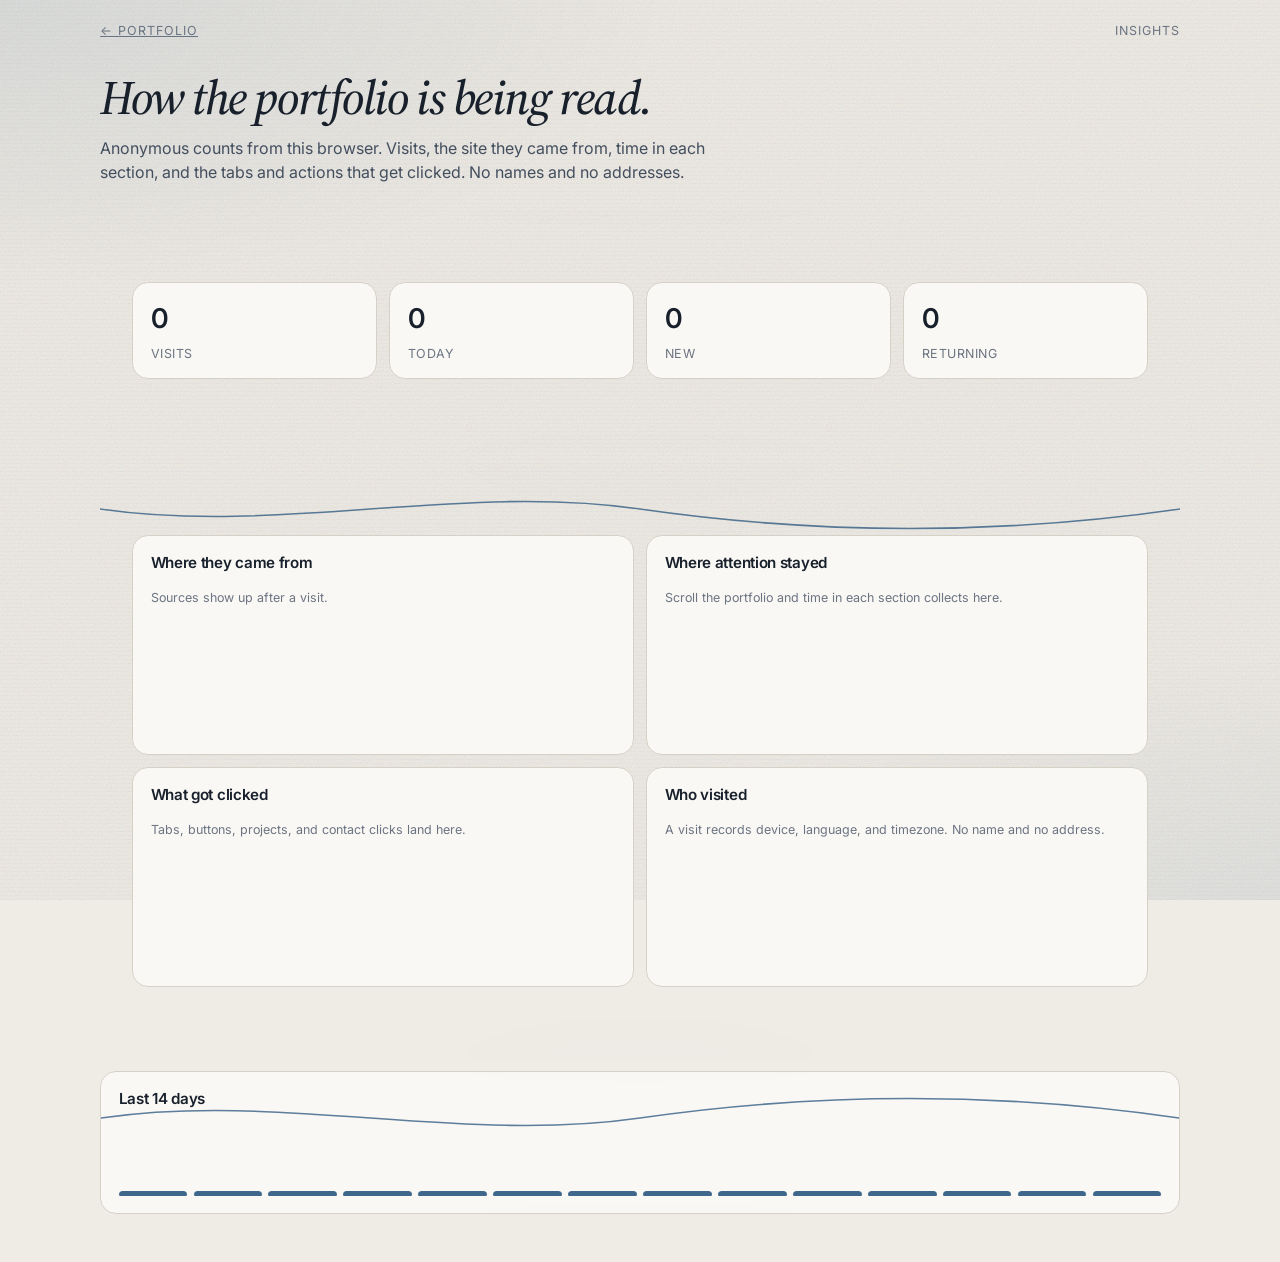
==== insights.html @ c16aac21 "Add a quiet Insights page for anonymous visits, sources, and attention. Co-authored-by: Cursor <curs" ====
<!DOCTYPE html>
<html lang="en">
<head>
  <meta charset="UTF-8">
  <meta name="viewport" content="width=device-width, initial-scale=1.0">
  <meta name="robots" content="noindex">
  <script>
    (function () {
      try {
        var theme = localStorage.getItem('kb-theme');
        if (theme === 'dark' || theme === 'light') {
          document.documentElement.setAttribute('data-theme', theme);
        }
      } catch (e) {}
    })();
  </script>
  <title>Insights · Kritika Berry</title>
  <link rel="icon" href="favicon.svg" type="image/svg+xml">
  <link rel="stylesheet" href="styles.css?v=20261118a">
  <link rel="preconnect" href="https://fonts.googleapis.com">
  <link rel="preconnect" href="https://fonts.gstatic.com" crossorigin>
  <link href="https://fonts.googleapis.com/css2?family=Inter:wght@400;500;600&family=Source+Serif+4:ital,opsz,wght@1,8..60,500&display=swap" rel="stylesheet">
</head>
<body class="insights-page">
  <header class="insights-top">
    <a class="insights-back" href="index.html">← Portfolio</a>
    <p class="insights-mark">Insights</p>
  </header>
  <main class="insights-main">
    <div class="insights-intro">
      <h1>How the portfolio is being read.</h1>
      <p>Anonymous counts from this browser. Visits, the site they came from, time in each section, and the tabs and actions that get clicked. No names and no addresses.</p>
    </div>
    <div id="insights"></div>
  </main>
  <script src="analytics.js?v=20261118b" defer></script>
</body>
</html>
---- styles.css ----
/* Reset & Base */
* {
  margin: 0;
  padding: 0;
  box-sizing: border-box;
}

:root {
  --color-bg: #EFECE6;
  --color-surface: #FAF8F4;
  --color-surface-elevated: #E3DFD7;
  --color-text-primary: #18202C;
  --color-text-secondary: #434E5E;
  --color-text-tertiary: #6B7482;
  --color-accent: #1F4E79;
  --color-accent-hover: #173B5C;
  --color-on-accent: #FAF8F4;
  --color-border: #D6D1C7;
  --gradient-accent: #18202C;
  --accent-rgb: 31, 78, 121;
  --accent-soft-rgb: 74, 118, 158;
  --ink-rgb: 24, 32, 44;
  --nav-bg: rgba(239, 236, 230, 0.9);
  --glass: rgba(250, 248, 244, 0.94);
  --orb-bg: rgba(250, 248, 244, 0.96);
  --label-bg: #18202C;
  --label-text: #FAF8F4;
  --grain-opacity: 0.2;
  --grain-blend: multiply;
  color-scheme: light;
  --font-primary: 'Source Serif 4', Georgia, 'Times New Roman', serif;
  --font-display: 'Source Serif 4', Georgia, 'Times New Roman', serif;
  --font-serif: 'Source Serif 4', Georgia, 'Times New Roman', serif;
  --font-ui: 'Inter', -apple-system, BlinkMacSystemFont, sans-serif;
  --transition: all 0.3s cubic-bezier(0.4, 0, 0.2, 1);
  --radius: 4px;
  --spacing: 1rem;
  --flow: 0;
}

[data-theme="dark"] {
  --color-bg: #11151B;
  --color-surface: #181E27;
  --color-surface-elevated: #222A36;
  --color-text-primary: #EDEBE6;
  --color-text-secondary: #B4BAC4;
  --color-text-tertiary: #87909E;
  --color-accent: #7EB3E0;
  --color-accent-hover: #9BC6EA;
  --color-on-accent: #11151B;
  --color-border: #2B3442;
  --gradient-accent: #EDEBE6;
  --accent-rgb: 126, 179, 224;
  --accent-soft-rgb: 92, 140, 186;
  --ink-rgb: 0, 0, 0;
  --nav-bg: rgba(17, 21, 27, 0.92);
  --glass: rgba(24, 30, 39, 0.94);
  --orb-bg: rgba(34, 42, 54, 0.96);
  --label-bg: #EDEBE6;
  --label-text: #11151B;
  --grain-opacity: 0.2;
  --grain-blend: overlay;
  color-scheme: dark;
}

html {
  scroll-behavior: smooth;
}

body {
  font-family: var(--font-primary);
  font-style: italic;
  background: var(--color-bg);
  color: var(--color-text-primary);
  line-height: 1.7;
  overflow-x: hidden;
  -webkit-font-smoothing: antialiased;
  -moz-osx-font-smoothing: grayscale;
  position: relative;
  min-height: 100vh;
}

body::before {
  content: '';
  position: fixed;
  inset: 0;
  pointer-events: none;
  z-index: -2;
  opacity: var(--grain-opacity);
  mix-blend-mode: var(--grain-blend);
  background-image: url("data:image/svg+xml,%3Csvg xmlns='http://www.w3.org/2000/svg' width='180' height='180'%3E%3Cfilter id='n'%3E%3CfeTurbulence type='fractalNoise' baseFrequency='0.85' numOctaves='4' stitchTiles='stitch'/%3E%3C/filter%3E%3Crect width='100%25' height='100%25' filter='url(%23n)'/%3E%3C/svg%3E");
  background-size: 180px 180px;
}

body::after {
  content: '';
  position: fixed;
  inset: 0;
  pointer-events: none;
  z-index: -1;
  background-image:
    radial-gradient(ellipse 90% 55% at 0% 0%, rgba(var(--accent-rgb), 0.09), transparent 58%),
    radial-gradient(ellipse 70% 45% at 100% 100%, rgba(var(--accent-soft-rgb), 0.08), transparent 60%),
    repeating-linear-gradient(0deg, rgba(var(--ink-rgb), 0.015) 0 1px, transparent 1px 4px);
}

body > * {
  position: relative;
  z-index: 1;
}

/* Ensure all sections are below dialog */
section {
  z-index: 1;
  position: relative;
}

/* Navigation */
.nav {
  position: fixed;
  top: 0;
  left: 0;
  right: 0;
  z-index: 100;
  background: var(--nav-bg);
  backdrop-filter: blur(20px);
  border-bottom: 1px solid var(--color-border);
  box-shadow: 0 1px 3px rgba(0, 0, 0, 0.05);
}

.nav-container {
  max-width: 1200px;
  margin: 0 auto;
  padding: 1.15rem 2rem;
  display: grid;
  grid-template-columns: 1fr auto 1fr;
  align-items: center;
}

.nav-end {
  justify-self: end;
  display: flex;
  align-items: center;
  gap: 0.35rem;
}

.theme-toggle {
  width: 34px;
  height: 34px;
  border-radius: 999px;
  border: 1px solid var(--color-border);
  background: var(--color-surface);
  color: var(--color-text-secondary);
  display: grid;
  place-items: center;
  padding: 0;
  cursor: pointer;
  transition: var(--transition);
}

.theme-toggle svg {
  width: 16px;
  height: 16px;
  display: block;
}

.theme-toggle .icon-sun {
  display: none;
}

[data-theme="dark"] .theme-toggle .icon-moon {
  display: none;
}

[data-theme="dark"] .theme-toggle .icon-sun {
  display: block;
}

.theme-toggle:hover {
  color: var(--color-text-primary);
  border-color: var(--color-accent);
}

.theme-toggle:focus-visible {
  outline: 2px solid var(--color-accent);
  outline-offset: 2px;
}

.nav-logo {
  font-family: var(--font-ui);
  font-style: normal;
  font-size: 0.95rem;
  font-weight: 600;
  letter-spacing: 0.08em;
  color: var(--color-text-primary);
}

.nav-links {
  display: flex;
  gap: 2rem;
  list-style: none;
}

.nav-link {
  color: var(--color-text-secondary);
  text-decoration: none;
  font-family: var(--font-ui);
  font-style: normal;
  font-weight: 500;
  font-size: 0.84rem;
  transition: var(--transition);
  position: relative;
}

.nav-link::after {
  content: '';
  position: absolute;
  bottom: -5px;
  left: 0;
  width: 0;
  height: 2px;
  background: var(--color-accent);
  transition: var(--transition);
}

.nav-link:hover,
.nav-link.active {
  color: var(--color-text-primary);
}

.nav-link:hover::after,
.nav-link.active::after {
  width: 100%;
}

.nav-toggle {
  display: none;
  flex-direction: column;
  gap: 4px;
  background: none;
  border: none;
  cursor: pointer;
  padding: 0.5rem;
}

.nav-toggle span {
  width: 24px;
  height: 2px;
  background: var(--color-text-primary);
  transition: var(--transition);
  border-radius: 2px;
}

/* Hero Section */
.hero {
  display: flex;
  flex-direction: column;
  align-items: center;
  justify-content: center;
  padding: 8.25rem 2.5rem 2.75rem;
  position: relative;
  overflow: hidden;
  background: transparent;
}

.hero-container {
  max-width: 1200px;
  width: 100%;
  display: grid;
  grid-template-columns: 1.05fr 0.95fr;
  gap: 3rem;
  align-items: center;
  position: relative;
  z-index: 2;
}

.hero-eyebrow {
  display: inline-flex;
  align-items: center;
  gap: 0.5rem;
  font-family: var(--font-ui);
  font-style: normal;
  font-size: 0.8rem;
  font-weight: 500;
  letter-spacing: 0.01em;
  color: var(--color-text-secondary);
  border: 1px solid var(--color-border);
  background: var(--color-surface);
  border-radius: 999px;
  padding: 0.35rem 0.8rem;
  margin-bottom: 1.25rem;
}

.status-dot {
  width: 8px;
  height: 8px;
  border-radius: 50%;
  background: var(--color-accent);
  flex-shrink: 0;
}

.btn-ghost {
  background: transparent;
  color: var(--color-text-secondary);
  border: 1px solid transparent;
}

.btn-ghost:hover {
  color: var(--color-text-primary);
  border-color: var(--color-border);
  background: var(--color-surface);
}

.hero-proof {
  display: grid;
  grid-template-columns: repeat(3, auto);
  gap: 1rem 1.5rem;
  margin-top: 2.25rem;
  padding-top: 1.5rem;
  border-top: 1px solid var(--color-border);
  max-width: 34rem;
}

.hero-proof dt {
  font-family: var(--font-display);
  font-style: italic;
  font-size: 1.6rem;
  font-weight: 600;
  line-height: 1;
  color: var(--color-text-primary);
}

.hero-proof dd {
  font-family: var(--font-ui);
  font-style: normal;
  font-size: 0.72rem;
  line-height: 1.35;
  color: var(--color-text-tertiary);
  margin-top: 0.35rem;
  max-width: 7.5rem;
}

.hero-gear-embed {
  width: min(460px, 100%);
  margin: 0 auto;
  display: flex;
  justify-content: center;
  align-items: center;
}

.hero-gear-embed .orbit-system,
.hero-gear-embed .orbit-system--rich {
  --orbit-size: 440px;
}

.hero-gear-embed .orbit-stage {
  --outer-r: 174px;
  --mid-r: 122px;
  --inner-r: 74px;
  --orb: 42px;
}

.hero-gear-embed .avatar-container,
.hero-gear-embed .orbit-system .avatar-container {
  width: 96px;
  height: 96px;
}

.hero-gear-embed .orbit-system .avatar-placeholder {
  width: 78px;
  height: 78px;
  box-shadow:
    inset 0 2px 6px rgba(var(--ink-rgb), 0.14),
    0 1px 0 rgba(255, 255, 255, 0.45);
}

.gear-well {
  position: absolute;
  inset: 8px;
  border-radius: 50%;
  background: radial-gradient(
    circle at center,
    color-mix(in srgb, var(--color-surface-elevated) 55%, var(--color-bg)) 0%,
    color-mix(in srgb, var(--color-bg) 82%, var(--color-surface-elevated)) 62%,
    color-mix(in srgb, var(--color-surface-elevated) 70%, var(--color-bg)) 100%
  );
  border: 1px solid color-mix(in srgb, var(--color-border) 85%, transparent);
  box-shadow:
    inset 0 6px 18px rgba(var(--ink-rgb), 0.11),
    inset 0 -3px 10px rgba(255, 255, 255, 0.35),
    0 1px 0 rgba(255, 255, 255, 0.4);
  pointer-events: none;
  z-index: 0;
}

[data-theme="dark"] .gear-well {
  box-shadow:
    inset 0 8px 22px rgba(0, 0, 0, 0.55),
    inset 0 -2px 8px rgba(255, 255, 255, 0.04),
    0 1px 0 rgba(255, 255, 255, 0.05);
}

.gear-rings {
  position: absolute;
  inset: 0;
  width: 100%;
  height: 100%;
  z-index: 1;
  pointer-events: none;
}

.gear-wheel {
  transform-origin: 220px 220px;
}

.gear-wheel--outer {
  animation: orbit-spin 56s linear infinite;
}

.gear-wheel--mid {
  animation: orbit-spin 44s linear infinite reverse;
}

.gear-wheel--inner {
  animation: orbit-spin 34s linear infinite;
}

.gear-teeth {
  stroke: color-mix(in srgb, var(--color-accent) 26%, var(--color-border));
}

.gear-teeth--outer {
  stroke-width: 11;
}

.gear-teeth--mid {
  stroke-width: 8;
  stroke: color-mix(in srgb, var(--color-accent) 20%, var(--color-border));
}

.gear-teeth--inner {
  stroke-width: 7;
  stroke: color-mix(in srgb, var(--color-accent) 32%, var(--color-border));
}

.gear-rim {
  stroke: color-mix(in srgb, var(--color-accent) 30%, var(--color-border));
  stroke-width: 1.5;
}

.hero-trust {
  max-width: 1200px;
  width: 100%;
  margin-top: 2.75rem;
  padding-top: 1.25rem;
  border-top: 1px solid var(--color-border);
  display: flex;
  flex-wrap: wrap;
  justify-content: center;
  gap: 0.5rem 0.9rem;
  font-family: var(--font-ui);
  font-style: normal;
  font-size: 0.78rem;
  font-weight: 500;
  letter-spacing: 0.01em;
  color: var(--color-text-tertiary);
  text-align: center;
}

.hero-content {
  animation: fadeInUp 0.8s ease-out;
}

@keyframes fadeInUp {
  from {
    opacity: 0;
    transform: translateY(30px);
  }
  to {
    opacity: 1;
    transform: translateY(0);
  }
}

.hero-greeting {
  color: var(--color-text-secondary);
  font-size: 1.1rem;
  margin-bottom: 1rem;
  font-weight: 500;
}

.hero-name {
  font-family: var(--font-display);
  font-style: italic;
  font-size: clamp(2.8rem, 5.4vw, 4.4rem);
  font-weight: 600;
  letter-spacing: -0.03em;
  line-height: 1.02;
  margin-bottom: 0.85rem;
}

.name-first {
  display: block;
  color: var(--color-text-primary);
  width: 100%;
}

.name-last {
  display: flex;
  flex-direction: column;
  align-items: flex-start;
  gap: 0.4rem;
  color: var(--color-text-primary);
}

.name-glitch-filter {
  position: absolute;
  width: 0;
  height: 0;
  overflow: hidden;
}

.name-word {
  display: inline-block;
}

html.name-boot .name-word {
  animation: name-boot 2.8s cubic-bezier(0.22, 0.8, 0.2, 1) both;
  filter: url(#kb-name-glitch);
}

html.name-boot .role-inline {
  opacity: 0;
}

@keyframes name-boot {
  0% {
    opacity: 0;
    clip-path: inset(46% 0 48% 0);
    transform: translateX(0.35%);
    text-shadow:
      0.07em 0 0 rgba(var(--accent-rgb), 0.4),
      -0.05em 0 0 rgba(var(--ink-rgb), 0.16);
  }
  30% {
    opacity: 1;
    clip-path: inset(6% 0 8% 0);
    transform: translateX(-0.18%);
    text-shadow:
      0.045em 0 0 rgba(var(--accent-rgb), 0.28),
      -0.03em 0 0 rgba(var(--ink-rgb), 0.1);
  }
  55% {
    opacity: 1;
    clip-path: inset(0 0 0 0);
    transform: translateX(0.08%);
    text-shadow:
      0.02em 0 0 rgba(var(--accent-rgb), 0.16),
      -0.015em 0 0 rgba(var(--ink-rgb), 0.06);
  }
  72% {
    clip-path: inset(10% 0 14% 0);
    transform: translateX(-0.06%);
  }
  100% {
    opacity: 1;
    clip-path: inset(0 0 0 0);
    transform: none;
    text-shadow: none;
  }
}

.hero-title {
  font-size: 1.5rem;
  color: var(--color-text-secondary);
  margin-bottom: 2rem;
  font-weight: 400;
  line-height: 1.8;
}

/* Inline Hats Animation - Next to Berry */
.hats-inline {
  display: flex;
  align-items: center;
  margin-left: 0;
}

.hat-wrapper-inline {
  display: none;
}

.hat-inline {
  position: absolute;
  font-size: 2rem;
  opacity: 0;
  transform: translate(-50%, -50%) translateY(-10px) scale(0.6) rotate(-10deg);
  transition: all 1.2s cubic-bezier(0.16, 1, 0.3, 1);
  pointer-events: none;
  filter: drop-shadow(0 2px 6px rgba(0, 0, 0, 0.08));
  will-change: transform, opacity;
  top: 50%;
  left: 50%;
}

.hat-inline-active {
  opacity: 1 !important;
  transform: translate(-50%, -50%) translateY(0) scale(1) rotate(0deg) !important;
  z-index: 10;
}

.hat-inline:not(.hat-inline-active) {
  animation: none;
}

.role-inline {
  display: inline-flex;
  align-items: baseline;
  gap: 0.45rem;
  max-width: 100%;
  min-height: 1.4rem;
  margin: 0 0 1.35rem;
  font-family: 'Pixelify Sans', ui-monospace, monospace;
  font-style: italic;
  font-weight: 500;
  font-size: 1.15rem;
  line-height: 1.2;
  color: var(--color-accent);
  -webkit-font-smoothing: none;
  -moz-osx-font-smoothing: grayscale;
}

.role-prompt {
  flex-shrink: 0;
}

.current-role-inline {
  font-family: inherit;
  font-style: italic;
  font-size: inherit;
  font-weight: inherit;
  color: inherit;
  letter-spacing: 0.01em;
  white-space: normal;
}

.current-role-inline::after {
  content: '';
  display: inline-block;
  width: 0.42em;
  height: 0.82em;
  margin-left: 0.12em;
  background: currentColor;
  vertical-align: -0.06em;
  animation: role-caret 1.05s steps(1) infinite;
}

@keyframes role-caret {
  0%, 48% { opacity: 1; }
  49%, 100% { opacity: 0; }
}

.title-line {
  display: inline-block;
  margin: 0 0.5rem;
}

.title-separator {
  color: var(--color-text-tertiary);
  margin: 0 0.5rem;
}

.hero-description {
  font-size: 1.15rem;
  color: var(--color-text-secondary);
  line-height: 1.6;
  max-width: 28rem;
  margin-bottom: 1.85rem;
}

.hero-invite {
  font-family: var(--font-serif);
  font-style: italic;
  font-weight: 400;
  font-size: 1.2rem;
  line-height: 1.45;
  color: var(--color-text-primary);
  max-width: 32rem;
  min-height: 2.6em;
  margin: 0 0 2.15rem;
}

@property --push {
  syntax: '<number>';
  inherits: true;
  initial-value: 0;
}

.line-push {
  --push: 0;
  position: relative;
  display: flex;
  align-items: center;
}

.line-push[data-push="inview"] {
  transition: --push 1.2s cubic-bezier(0.22, 1, 0.36, 1);
}

.line-push.is-visible {
  --push: 1;
}

.line-push-guide {
  position: absolute;
  left: 0;
  top: 50%;
  width: 54px;
  height: 66px;
  color: var(--color-accent);
  pointer-events: none;
  z-index: 1;
  transform: translate3d(calc((var(--push) * 8px) - 30px), -52%, 0);
  opacity: clamp(0, var(--push) * 1.35, 1);
  filter: drop-shadow(0 1px 0 rgba(var(--ink-rgb), 0.12));
}

.guide-svg {
  width: 100%;
  height: 100%;
  overflow: visible;
}

.guide-svg * {
  stroke: currentColor;
  stroke-width: 2.55;
  stroke-linecap: round;
  stroke-linejoin: round;
  fill: none;
}

.guide-head {
  fill: currentColor;
  stroke: none;
}

.guide-hand {
  fill: currentColor;
  stroke: none;
}

.guide-leg {
  transform-box: fill-box;
  transform-origin: top center;
}

.line-push.is-walking .guide-leg-a {
  animation: guide-stride-a 0.58s ease-in-out infinite;
}

.line-push.is-walking .guide-leg-b {
  animation: guide-stride-b 0.58s ease-in-out infinite;
}

.line-push.is-walking .guide-arm-push {
  animation: guide-push-arm 0.58s ease-in-out infinite;
}

@keyframes guide-stride-a {
  0%, 100% { transform: rotate(24deg); }
  50% { transform: rotate(-26deg); }
}

@keyframes guide-stride-b {
  0%, 100% { transform: rotate(-24deg); }
  50% { transform: rotate(26deg); }
}

@keyframes guide-push-arm {
  0%, 100% { transform: rotate(-8deg); }
  50% { transform: rotate(10deg); }
}

.guide-arm-push {
  transform-box: fill-box;
  transform-origin: left center;
}

.line-push-text {
  display: block;
  padding-left: calc(var(--push) * 3.35rem);
  transform: translate3d(calc((1 - var(--push)) * -16px), 0, 0);
  opacity: calc(var(--push) * var(--push));
}

.hero-invite .line-push-text,
.journey-lead .line-push-text,
.journey-close .line-push-text,
.resume-note-text .line-push-text {
  white-space: nowrap;
  clip-path: inset(0 calc((1 - var(--push)) * 100%) 0 0);
}

.hero-invite.is-visible .line-push-text,
.journey-lead.is-visible .line-push-text,
.journey-close.is-visible .line-push-text,
.resume-note-text.is-visible .line-push-text {
  white-space: normal;
  clip-path: none;
}

.hero-actions {
  display: flex;
  gap: 1rem;
  flex-wrap: wrap;
}

.btn {
  padding: 0.7rem 1.25rem;
  border-radius: 8px;
  font-family: var(--font-ui);
  font-style: normal;
  font-weight: 500;
  font-size: 0.9rem;
  text-decoration: none;
  transition: var(--transition);
  border: none;
  cursor: pointer;
  display: inline-flex;
  align-items: center;
  gap: 0.5rem;
}

.btn-primary {
  background: var(--gradient-accent);
  color: var(--color-on-accent);
}

.btn-primary:hover {
  transform: translateY(-2px);
  box-shadow: 0 10px 30px rgba(var(--accent-rgb), 0.3);
}

.btn-secondary {
  background: var(--color-surface);
  color: var(--color-text-primary);
  border: 1px solid var(--color-border);
  box-shadow: 0 2px 8px rgba(0, 0, 0, 0.04);
}

.btn-secondary:hover {
  background: var(--color-surface-elevated);
  border-color: var(--color-accent);
  transform: translateY(-2px);
  box-shadow: 0 4px 12px rgba(var(--accent-rgb), 0.15);
}

/* Hero Visual */
.hero-visual {
  position: relative;
  display: flex;
  align-items: center;
  justify-content: center;
  animation: fadeIn 1s ease-out 0.3s both;
  z-index: 1;
}

@keyframes fadeIn {
  from { opacity: 0; }
  to { opacity: 1; }
}

.avatar-container {
  position: relative;
  width: 300px;
  height: 300px;
  display: flex;
  align-items: center;
  justify-content: center;
}

.avatar-ring {
  position: absolute;
  width: 100%;
  height: 100%;
  border: 2px solid var(--color-border);
  border-radius: 50%;
  animation: rotate 20s linear infinite;
}

.avatar-ring.ring-2 {
  width: 120%;
  height: 120%;
  border-color: var(--color-accent);
  opacity: 0.3;
  animation: rotate 15s linear infinite reverse;
}

@keyframes rotate {
  from { transform: rotate(0deg); }
  to { transform: rotate(360deg); }
}

.avatar-placeholder {
  width: 200px;
  height: 200px;
  border-radius: 50%;
  border: 3px solid var(--color-accent);
  display: flex;
  align-items: center;
  justify-content: center;
  font-family: var(--font-display);
  font-size: 4rem;
  font-weight: 700;
  background: var(--gradient-accent);
  color: var(--color-on-accent);
  position: relative;
  z-index: 1;
  box-shadow: 0 10px 40px rgba(var(--accent-rgb), 0.2);
}

.hero-visual {
  min-height: 0;
}

.orbit-system {
  --orbit-size: 380px;
  width: min(var(--orbit-size), 100%);
  aspect-ratio: 1;
  margin: 0 auto;
  position: relative;
  container-type: inline-size;
}

.orbit-stage {
  --outer-r: 152px;
  --inner-r: 0px;
  --orb: 46px;
  width: var(--orbit-size);
  height: var(--orbit-size);
  position: absolute;
  top: 0;
  left: 0;
  display: grid;
  place-items: center;
  transform-origin: top left;
  transform: scale(calc(100cqw / var(--orbit-size)));
}

.orbit-system .avatar-container {
  position: relative;
  z-index: 1;
  width: 210px;
  height: 210px;
  pointer-events: none;
}

.orbit-system .avatar-placeholder {
  width: 132px;
  height: 132px;
  font-size: 2.35rem;
  font-weight: 600;
  border: none;
  box-shadow: none;
}

.avatar-mark {
  background: var(--color-surface);
  color: var(--color-text-primary);
  border: 1.5px solid var(--color-border);
}

.orbit-system .avatar-mark {
  border: 1.5px solid var(--color-border);
}

.laptop-icon {
  width: 54%;
  height: 54%;
}

.orbit-path {
  position: absolute;
  left: 50%;
  top: 50%;
  border-radius: 50%;
  transform: translate(-50%, -50%);
  pointer-events: none;
}

.orbit-path-outer {
  width: calc(var(--outer-r) * 2);
  height: calc(var(--outer-r) * 2);
  border: 1px solid rgba(var(--accent-rgb), 0.28);
}

.orbit-path-mid {
  width: calc(var(--mid-r) * 2);
  height: calc(var(--mid-r) * 2);
  border: 1px dashed rgba(var(--accent-rgb), 0.38);
}

.orbit-path-inner {
  width: calc(var(--inner-r) * 2);
  height: calc(var(--inner-r) * 2);
  border: 1.5px dashed rgba(var(--accent-rgb), 0.55);
}

.orbit {
  position: absolute;
  inset: 0;
  z-index: 3;
  pointer-events: none;
}

.orbit-outer {
  --dur: 56s;
  --radius: var(--outer-r);
  animation: orbit-spin var(--dur) linear infinite;
}

.orbit-mid {
  --dur: 44s;
  --radius: var(--mid-r);
  animation: orbit-spin var(--dur) linear infinite reverse;
}

.orbit-inner {
  --dur: 34s;
  --radius: var(--inner-r);
  animation: orbit-spin var(--dur) linear infinite;
}

.orbit-slot {
  position: absolute;
  left: 50%;
  top: 50%;
  width: 0;
  height: 0;
  transform: rotate(var(--angle)) translateX(var(--radius));
}

.orbit-upright {
  position: absolute;
  left: 0;
  top: 0;
  width: 0;
  height: 0;
}

.orbit-outer .orbit-upright {
  animation: orbit-spin var(--dur) linear infinite reverse;
}

.orbit-mid .orbit-upright {
  animation: orbit-spin var(--dur) linear infinite;
}

.orbit-inner .orbit-upright {
  animation: orbit-spin var(--dur) linear infinite reverse;
}

.skill-orb {
  position: absolute;
  width: var(--orb);
  height: var(--orb);
  left: calc(var(--orb) / -2);
  top: calc(var(--orb) / -2);
  display: flex;
  align-items: center;
  justify-content: center;
  background: var(--orb-bg);
  border-radius: 8px;
  border: 1px solid var(--color-border);
  box-shadow: none;
  transform: rotate(calc(var(--angle) * -1));
  pointer-events: auto;
  cursor: default;
  transition: border-color 0.25s ease, box-shadow 0.25s ease;
}

.skill-orb--sm {
  width: 38px;
  height: 38px;
  left: -19px;
  top: -19px;
}

.skill-orb--sm img {
  width: 22px;
  height: 22px;
}

.skill-orb img {
  width: 28px;
  height: 28px;
  display: block;
  transition: transform 0.25s ease;
}

.skill-orb:hover,
.skill-orb:focus-visible {
  border-color: var(--color-accent-hover);
  box-shadow: 0 10px 26px rgba(var(--accent-rgb), 0.28);
  outline: none;
  z-index: 4;
}

.skill-orb:hover img,
.skill-orb:focus-visible img {
  transform: scale(1.12);
}

.skill-orb-label {
  position: absolute;
  top: calc(100% + 8px);
  left: 50%;
  transform: translateX(-50%);
  background: var(--label-bg);
  color: var(--label-text);
  font-family: var(--font-primary);
  font-size: 0.72rem;
  font-weight: 600;
  letter-spacing: 0.01em;
  padding: 0.22rem 0.5rem;
  border-radius: 999px;
  white-space: nowrap;
  opacity: 0;
  pointer-events: none;
  transition: opacity 0.2s ease;
}

.skill-orb:hover .skill-orb-label,
.skill-orb:focus-visible .skill-orb-label {
  opacity: 1;
}

.orbit-system:hover .orbit,
.orbit-system:hover .orbit-upright,
.orbit-system:hover .gear-wheel {
  animation-play-state: paused;
}

.cursor-wave-canvas {
  position: fixed;
  inset: 0;
  width: 100%;
  height: 100%;
  pointer-events: none;
  z-index: 3;
  opacity: 0.9;
}

@keyframes orbit-spin {
  from { transform: rotate(0deg); }
  to { transform: rotate(360deg); }
}

.scroll-indicator {
  position: absolute;
  bottom: 1.5rem;
  left: 50%;
  transform: translateX(-50%);
  display: flex;
  flex-direction: column;
  align-items: center;
}

.scroll-line {
  width: 2px;
  height: 40px;
  background: var(--color-border);
  position: relative;
  overflow: hidden;
  border-radius: 2px;
}

.scroll-line::after {
  content: '';
  position: absolute;
  top: 0;
  left: 0;
  width: 100%;
  height: 50%;
  background: var(--gradient-accent);
  animation: scroll 2s ease-in-out infinite;
}

@keyframes scroll {
  0% { transform: translateY(-100%); }
  100% { transform: translateY(200%); }
}

/* Sections */
section {
  padding: 4.5rem 2rem;
  position: relative;
  background: transparent;
}

/* Subtle Section Background Textures - Connected */
section {
  position: relative;
  background: transparent;
}

section::before {
  content: '';
  position: absolute;
  top: 0;
  left: 0;
  right: 0;
  bottom: 0;
  background-image: 
    /* Very subtle connecting gradient - flows between sections */
    radial-gradient(ellipse 100% 70% at 50% 0%, rgba(var(--accent-rgb), 0.008) 0%, transparent 65%),
    radial-gradient(ellipse 100% 70% at 50% 100%, rgba(var(--accent-soft-rgb), 0.008) 0%, transparent 65%);
  background-size: 
    100% 60%,
    100% 60%;
  background-position: 
    50% 0%,
    50% 100%;
  background-repeat: no-repeat;
  pointer-events: none;
  z-index: 0;
  opacity: 0.7;
  transition: opacity 0.5s ease;
}

section:hover::before {
  opacity: 0.9;
}

/* Section-specific subtle variations - creating flow between sections */
.hero::before {
  background-image: 
    radial-gradient(ellipse 100% 60% at 50% 0%, rgba(var(--accent-rgb), 0.012) 0%, transparent 55%),
    radial-gradient(ellipse 70% 80% at 0% 50%, rgba(var(--accent-soft-rgb), 0.008) 0%, transparent 50%),
    radial-gradient(ellipse 100% 70% at 50% 100%, rgba(var(--accent-soft-rgb), 0.008) 0%, transparent 65%);
  background-size: 
    100% 600px,
    600px 100%,
    100% 60%;
  background-position: 
    50% 0%,
    0% 50%,
    50% 100%;
  opacity: 0.6;
}

.hero::after {
  display: none;
}

.about::before {
  background-image: 
    radial-gradient(ellipse 100% 70% at 50% 0%, rgba(var(--accent-rgb), 0.008) 0%, transparent 65%),
    radial-gradient(ellipse 80% 70% at 0% 50%, rgba(var(--accent-rgb), 0.012) 0%, transparent 55%),
    radial-gradient(ellipse 80% 70% at 100% 50%, rgba(var(--accent-soft-rgb), 0.012) 0%, transparent 55%),
    radial-gradient(ellipse 100% 70% at 50% 100%, rgba(var(--accent-soft-rgb), 0.008) 0%, transparent 65%);
  background-size: 
    100% 60%,
    500px 100%,
    500px 100%,
    100% 60%;
  background-position: 
    50% 0%,
    0% 50%,
    100% 50%,
    50% 100%;
  opacity: 0.6;
}

.work::before {
  background-image: 
    radial-gradient(ellipse 100% 70% at 50% 0%, rgba(var(--accent-rgb), 0.008) 0%, transparent 65%),
    radial-gradient(ellipse 90% 60% at 50% 50%, rgba(var(--accent-rgb), 0.012) 0%, transparent 60%),
    radial-gradient(ellipse 100% 70% at 50% 100%, rgba(var(--accent-soft-rgb), 0.008) 0%, transparent 65%);
  background-size: 
    100% 60%,
    800px 800px,
    100% 60%;
  background-position: 
    50% 0%,
    center,
    50% 100%;
  opacity: 0.6;
}

.projects::before {
  background-image: 
    radial-gradient(ellipse 100% 70% at 50% 0%, rgba(var(--accent-rgb), 0.01) 0%, transparent 65%),
    radial-gradient(ellipse 100% 80% at 0% 0%, rgba(var(--accent-rgb), 0.015) 0%, transparent 55%),
    radial-gradient(ellipse 100% 80% at 100% 100%, rgba(var(--accent-soft-rgb), 0.015) 0%, transparent 55%),
    radial-gradient(ellipse 100% 70% at 50% 100%, rgba(var(--accent-soft-rgb), 0.01) 0%, transparent 65%);
  background-size: 
    100% 60%,
    700px 600px,
    700px 600px,
    100% 60%;
  background-position: 
    50% 0%,
    0% 0%,
    100% 100%,
    50% 100%;
  opacity: 0.6;
}

.contact::before {
  background-image: 
    radial-gradient(ellipse 100% 70% at 50% 0%, rgba(var(--accent-rgb), 0.01) 0%, transparent 65%),
    radial-gradient(ellipse 100% 70% at 50% 100%, rgba(var(--accent-soft-rgb), 0.015) 0%, transparent 55%);
  background-size: 
    100% 60%,
    100% 500px;
  background-position: 
    50% 0%,
    50% 100%;
  opacity: 0.6;
}

section > * {
  position: relative;
  z-index: 1;
}

section + section::after {
  content: '';
  position: absolute;
  left: 0;
  right: 0;
  top: 1.35rem;
  height: 48px;
  pointer-events: none;
  z-index: 2;
  background-color: rgba(var(--accent-rgb), 0.72);
  -webkit-mask: url("data:image/svg+xml,%3Csvg xmlns='http://www.w3.org/2000/svg' viewBox='0 0 1440 64' preserveAspectRatio='none'%3E%3Cpath d='M0 32C240 6 480 58 720 32S1200 6 1440 32' fill='none' stroke='black' stroke-width='1.6' vector-effect='non-scaling-stroke' stroke-linecap='round'/%3E%3C/svg%3E") center / 100% 64px no-repeat;
  mask: url("data:image/svg+xml,%3Csvg xmlns='http://www.w3.org/2000/svg' viewBox='0 0 1440 64' preserveAspectRatio='none'%3E%3Cpath d='M0 32C240 6 480 58 720 32S1200 6 1440 32' fill='none' stroke='black' stroke-width='1.6' vector-effect='non-scaling-stroke' stroke-linecap='round'/%3E%3C/svg%3E") center / 100% 64px no-repeat;
  -webkit-mask-position: calc(var(--flow) * 72px) center;
  mask-position: calc(var(--flow) * 72px) center;
}

section:nth-of-type(even)::after {
  transform: scaleY(-1);
}

.section-container {
  max-width: 1200px;
  margin: 0 auto;
  position: relative;
}

.section-header {
  margin-bottom: 2.5rem;
  display: flex;
  align-items: center;
  gap: 1.5rem;
}

.section-number {
  font-family: 'Pixelify Sans', ui-monospace, monospace;
  font-style: italic;
  font-size: 0.95rem;
  font-weight: 500;
  letter-spacing: 0.04em;
  color: var(--color-accent);
  -webkit-font-smoothing: none;
}

.section-title {
  font-family: var(--font-display);
  font-style: italic;
  font-size: clamp(1.8rem, 4vw, 2.35rem);
  font-weight: 600;
  letter-spacing: -0.02em;
  color: var(--color-text-primary);
}

.section-title::after {
  content: '';
  display: block;
  width: 2.4rem;
  height: 2px;
  margin-top: 0.7rem;
  background: var(--color-accent);
}

/* About Section */
.about {
  background: var(--color-surface);
  position: relative;
}

.about-nav-arrow {
  position: absolute;
  right: 2rem;
  top: 50%;
  transform: translateY(-50%);
  display: flex;
  flex-direction: column;
  align-items: center;
  gap: 0.75rem;
  text-decoration: none;
  color: var(--color-text-secondary);
  transition: all 0.4s cubic-bezier(0.16, 1, 0.3, 1);
  z-index: 10;
  padding: 1rem;
  border-radius: 12px;
  background: var(--glass);
  backdrop-filter: blur(10px);
  border: 1px solid var(--color-border);
  box-shadow: 0 4px 12px rgba(0, 0, 0, 0.05);
  max-width: 140px;
}

.about-nav-arrow:hover {
  color: var(--color-accent);
  transform: translateY(-50%) translateX(-8px);
  box-shadow: 0 8px 24px rgba(var(--accent-rgb), 0.2);
  border-color: var(--color-accent);
  background: var(--glass);
}

.nav-arrow-icon {
  width: 40px;
  height: 40px;
  display: flex;
  align-items: center;
  justify-content: center;
  background: var(--gradient-accent);
  border-radius: 50%;
  color: var(--color-on-accent);
  transition: all 0.4s cubic-bezier(0.16, 1, 0.3, 1);
  box-shadow: 0 4px 12px rgba(var(--accent-rgb), 0.3);
}

.about-nav-arrow:hover .nav-arrow-icon {
  transform: scale(1.1) rotate(-15deg);
  box-shadow: 0 6px 20px rgba(var(--accent-rgb), 0.4);
}

.nav-arrow-text {
  font-size: 0.85rem;
  font-weight: 500;
  text-align: center;
  line-height: 1.4;
  transition: color 0.3s ease;
}

.skill-tag,
.tag,
.exp-date,
.stat-label,
.stat-number,
.exp-switch-btn,
.category-name,
.filter-dropdown-toggle,
.contact-card-title,
.badge-rank,
.badge-date,
.map-pin-name,
.map-pin-dot,
.resume-note-link,
.resume-note-dismiss {
  font-family: var(--font-ui);
  font-style: normal;
}

.about-content {
  display: grid;
  grid-template-columns: 0.92fr 1.08fr;
  gap: 1.5rem;
  align-items: stretch;
}

.about-text,
.about-skills {
  background: var(--color-bg);
  border: 1px solid var(--color-border);
  border-radius: 12px;
  padding: 1.75rem;
  display: flex;
  flex-direction: column;
}

.about-skills .skills-grid {
  flex: 1;
}

.about-intro {
  font-size: 1.35rem;
  color: var(--color-text-primary);
  line-height: 1.45;
  margin-bottom: 1rem;
}

.about-detail {
  font-size: 1.125rem;
  color: var(--color-text-primary);
  line-height: 1.6;
  margin-bottom: 1rem;
}

.about-open {
  font-family: 'Pixelify Sans', ui-monospace, monospace;
  font-style: italic;
  font-weight: 500;
  font-size: 1.05rem;
  line-height: 1.4;
  color: var(--color-accent);
  margin: 0.4rem 0 2.25rem;
  -webkit-font-smoothing: none;
}

.about-stats {
  display: grid;
  grid-template-columns: repeat(2, minmax(0, 1fr));
  gap: 1rem;
  margin-top: auto;
}

.stat-item {
  padding: 1.25rem;
  background: var(--color-surface);
  border-radius: 8px;
  border: 1px solid var(--color-border);
}

.stat-number {
  font-family: var(--font-display);
  font-size: 2.5rem;
  font-weight: 700;
  background: var(--gradient-accent);
  -webkit-background-clip: text;
  -webkit-text-fill-color: transparent;
  background-clip: text;
  margin-bottom: 0.5rem;
}

.stat-label {
  font-size: 0.9rem;
  color: var(--color-text-secondary);
}

.stat-kpis {
  display: flex;
  flex-wrap: wrap;
  gap: 0.4rem;
  margin-top: 0.85rem;
}

.stat-kpis span {
  font-family: var(--font-ui);
  font-style: normal;
  font-size: 0.75rem;
  font-weight: 500;
  letter-spacing: 0.02em;
  color: var(--color-accent);
  border: 1px solid var(--color-border);
  border-radius: var(--radius);
  padding: 0.2rem 0.5rem;
}

.skills-title {
  font-family: var(--font-display);
  font-size: 1.35rem;
  font-weight: 600;
  margin-bottom: 1rem;
  color: var(--color-text-primary);
}

.skills-grid {
  display: grid;
  grid-template-columns: 1fr 1fr;
  grid-auto-rows: 1fr;
  gap: 0.75rem;
}

.skill-category {
  padding: 0.9rem 1rem;
  background: var(--color-surface);
  border-radius: 8px;
  border: 1px solid var(--color-border);
  transition: border-color 0.25s ease;
  height: 100%;
}

.skill-category:hover {
  border-color: var(--color-accent);
}

.about-skills:not(.is-expanded) .skill-extra {
  display: none;
}

.skills-toggle {
  align-self: flex-start;
  margin-top: 1rem;
  font-family: var(--font-ui);
  font-style: normal;
  font-size: 0.82rem;
  font-weight: 500;
  color: var(--color-accent);
  background: transparent;
  border: 1px solid var(--color-border);
  border-radius: 999px;
  padding: 0.45rem 0.9rem;
  cursor: pointer;
  transition: var(--transition);
}

.skills-toggle:hover {
  border-color: var(--color-accent);
  background: var(--color-surface);
}

.category-name {
  font-size: 0.95rem;
  font-weight: 600;
  color: var(--color-accent);
  margin-bottom: 0.75rem;
}

.skill-tags {
  display: flex;
  flex-wrap: wrap;
  gap: 0.5rem;
}

.skill-tag {
  display: inline-flex;
  align-items: center;
  gap: 0.4rem;
  padding: 0.35rem 0.7rem 0.35rem 0.4rem;
  background: var(--color-surface-elevated);
  border: 1px solid var(--color-border);
  border-radius: 6px;
  font-size: 0.8rem;
  color: var(--color-text-secondary);
  transition: var(--transition);
}

.skill-tag img {
  width: 16px;
  height: 16px;
  padding: 1px;
  background: #fff;
  border-radius: 4px;
  box-sizing: border-box;
  flex-shrink: 0;
}

.skill-tag:hover {
  border-color: var(--color-accent);
  color: var(--color-text-primary);
  background: var(--color-surface);
  transform: translateY(-2px);
  box-shadow: 0 4px 12px rgba(var(--accent-rgb), 0.15);
}

/* Work Section - Enhanced UI/UX */
.exp-switch {
  margin-left: auto;
  display: inline-flex;
  padding: 0.2rem;
  border: 1px solid var(--color-border);
  border-radius: 999px;
  background: var(--color-surface);
}

.exp-switch-btn {
  border: none;
  background: transparent;
  color: var(--color-text-secondary);
  font-family: var(--font-primary);
  font-size: 0.82rem;
  font-weight: 600;
  padding: 0.4rem 0.85rem;
  border-radius: 999px;
  cursor: pointer;
}

.exp-switch-btn.is-active {
  background: var(--gradient-accent);
  color: var(--color-on-accent);
}

.exp-switch-btn:focus-visible {
  outline: 2px solid var(--color-accent);
  outline-offset: 2px;
}

.journey[hidden],
.experience-grid[hidden],
.journey-panel[hidden] {
  display: none !important;
}

.journey-lead {
  max-width: 40rem;
  margin: 0 0 1.35rem;
  color: var(--color-text-secondary);
  font-family: var(--font-serif);
  font-style: italic;
  font-size: 1.15rem;
  line-height: 1.55;
}

.journey-layout {
  display: grid;
  grid-template-columns: minmax(0, 1.2fr) minmax(0, 1fr);
  gap: 1.35rem;
  align-items: start;
}

.journey-map {
  position: relative;
  border-radius: var(--radius);
  overflow: hidden;
  border: 1px solid var(--color-border);
}

.journey-svg {
  width: 100%;
  height: auto;
  display: block;
}

.map-ocean {
  fill: var(--color-surface-elevated);
}

.map-graticule {
  stroke: var(--color-border);
  stroke-width: 1;
  opacity: 0.7;
}

.map-land {
  fill: color-mix(in srgb, var(--color-accent) 22%, var(--color-surface));
  stroke: color-mix(in srgb, var(--color-accent) 38%, var(--color-border));
  stroke-width: 0.6;
  stroke-linejoin: round;
}

.map-route {
  fill: none;
  stroke: var(--color-accent);
  stroke-width: 2.25;
  stroke-linecap: round;
  stroke-dasharray: 7 8;
}

.work.is-map .map-route {
  animation: route-flow 22s linear infinite;
}

@keyframes route-flow {
  to { stroke-dashoffset: -220; }
}

.map-pin {
  position: absolute;
  z-index: 2;
  left: var(--x);
  top: var(--y);
  transform: translate(-50%, -50%);
  border: none;
  background: transparent;
  padding: 0;
  cursor: pointer;
  color: var(--color-text-primary);
}

.map-pin-dot {
  width: 22px;
  height: 22px;
  border-radius: 50%;
  display: grid;
  place-items: center;
  background: var(--gradient-accent);
  color: var(--color-on-accent);
  font-family: var(--font-display);
  font-size: 0.7rem;
  font-weight: 700;
  box-shadow: 0 6px 16px rgba(var(--ink-rgb), 0.16);
}

.map-pin-study .map-pin-dot {
  background: var(--color-surface);
  color: var(--color-accent);
  border: 2px solid var(--color-accent);
}

.map-pin-both .map-pin-dot {
  box-shadow: 0 0 0 4px color-mix(in srgb, var(--color-accent) 35%, transparent), 0 6px 16px rgba(var(--ink-rgb), 0.16);
}

.map-pin.is-active .map-pin-dot {
  transform: scale(1.08);
}

.map-pin-name {
  position: absolute;
  top: calc(100% + 0.3rem);
  left: 50%;
  transform: translateX(-50%);
  font-size: 0.75rem;
  font-weight: 600;
  letter-spacing: 0.01em;
  white-space: nowrap;
  color: var(--color-text-secondary);
}

.map-pin[data-place="washington"] .map-pin-name,
.map-pin[data-place="sikkim"] .map-pin-name {
  left: calc(100% + 0.35rem);
  top: 50%;
  transform: translateY(-50%);
}

.map-pin[data-place="cairo"] .map-pin-name {
  left: auto;
  right: calc(100% + 0.35rem);
  top: 50%;
  transform: translateY(-50%);
}

.map-pin.is-active .map-pin-name {
  color: var(--color-text-primary);
}

.map-pin:focus-visible .map-pin-dot {
  outline: 2px solid var(--color-accent);
  outline-offset: 3px;
}

.journey-panels {
  background: transparent;
  border: none;
  padding: 0;
  box-shadow: none;
  max-height: 460px;
  overflow-y: auto;
  padding-right: 0.25rem;
}

.journey-panel .experience-grid {
  gap: 0.9rem;
}

.journey-panel .experience-card {
  cursor: default;
  padding: 1.15rem 1.25rem;
}

.journey-panel .exp-header-main {
  gap: 0.5rem;
}

.journey-panel .exp-title {
  font-size: 1.2rem;
}

.journey-panel .exp-section {
  padding: 0.85rem 1rem;
  margin-bottom: 0.75rem;
}

.journey-panel .exp-list li {
  padding: 0.45rem 0 0.45rem 1.35rem;
  font-size: 0.86rem;
}

.journey-panel .experience-card:hover {
  transform: none;
}

.journey-panel .exp-header-main {
  cursor: default;
}

.journey-kicker {
  color: var(--color-accent);
  font-size: 0.78rem;
  font-weight: 600;
  letter-spacing: 0.03em;
  margin-bottom: 0.35rem;
}

.journey-place {
  font-family: var(--font-display);
  font-size: 1.55rem;
  line-height: 1.15;
  margin-bottom: 0.35rem;
}

.journey-role {
  font-weight: 600;
  margin-bottom: 0.7rem;
}

.journey-copy,
.journey-chapters {
  color: var(--color-text-secondary);
  font-size: 0.95rem;
  line-height: 1.65;
}

.journey-chapters {
  display: flex;
  flex-direction: column;
  gap: 0.75rem;
  margin: 0.4rem 0 0;
  padding: 0;
  list-style: none;
}

.journey-chapters strong {
  color: var(--color-text-primary);
  font-weight: 600;
}

.experience-grid {
  display: flex;
  flex-direction: column;
  gap: 2rem;
  max-width: 1400px;
  margin: 0 auto;
}

.experience-card {
  background: var(--color-surface);
  border: 1px solid var(--color-border);
  border-radius: var(--radius);
  padding: 2rem 2.5rem;
  transition: var(--transition);
  box-shadow: 0 2px 8px rgba(0, 0, 0, 0.04);
  position: relative;
  overflow: hidden;
  display: flex;
  flex-direction: row;
  cursor: pointer;
  width: 100%;
  align-items: flex-start;
  gap: 2rem;
}

.experience-card::before {
  content: '';
  position: absolute;
  top: 0;
  left: 0;
  right: 0;
  height: 3px;
  background: var(--gradient-accent);
  transform: scaleX(0);
  transform-origin: left;
  transition: var(--transition);
}

.experience-card::after {
  content: '';
  position: absolute;
  top: -50%;
  right: -50%;
  width: 200%;
  height: 200%;
  background: radial-gradient(circle, rgba(var(--accent-rgb), 0.03) 0%, transparent 70%);
  opacity: 0;
  transition: opacity 0.4s ease;
  pointer-events: none;
}

.experience-card:hover {
  transform: translateY(-4px);
  border-color: var(--color-accent);
  box-shadow: 0 12px 40px rgba(var(--accent-rgb), 0.18);
}

.experience-card.expanded {
  flex-direction: column;
}

.experience-card.expanded .exp-header-main {
  flex-direction: row;
  align-items: flex-start;
}

.experience-card:hover::before {
  transform: scaleX(1);
}

.experience-card:hover::after {
  opacity: 1;
}

/* AI Engineer Portfolio Enhancements */
.experience-card.featured .exp-icon,
.project-card .project-icon {
  position: relative;
}

.experience-card.featured .exp-icon::after,
.project-card .project-icon::after {
  content: '';
  position: absolute;
  inset: -5px;
  border-radius: 12px;
  background: radial-gradient(circle, rgba(var(--accent-rgb), 0.2) 0%, transparent 70%);
  opacity: 0;
  transition: opacity 0.3s ease;
  animation: neuralPulse 3s ease-in-out infinite;
  pointer-events: none;
  z-index: -1;
}

.experience-card:hover .exp-icon::after,
.project-card:hover .project-icon::after {
  opacity: 1;
}

@keyframes neuralPulse {
  0%, 100% { 
    opacity: 0.2;
    transform: scale(1);
  }
  50% { 
    opacity: 0.4;
    transform: scale(1.1);
  }
}

.exp-header-main {
  display: flex;
  justify-content: space-between;
  align-items: flex-start;
  gap: 2rem;
  cursor: pointer;
  flex: 1;
  min-width: 0;
  width: 100%;
}

.exp-header-left {
  display: flex;
  gap: 1.5rem;
  flex: 1;
  min-width: 0;
}

.exp-icon {
  font-size: 3rem;
  display: inline-block;
  transition: var(--transition);
  filter: grayscale(0.4);
  line-height: 1;
  flex-shrink: 0;
}

.exp-icon:empty {
  display: none;
}

.experience-card:hover .exp-icon {
  transform: scale(1.1) rotate(5deg);
  filter: grayscale(0);
}

.exp-header-info {
  flex: 1;
  min-width: 0;
}

.exp-header-top {
  display: flex;
  justify-content: space-between;
  align-items: center;
  margin-bottom: 0.75rem;
  gap: 1rem;
}

.exp-header {
  display: flex;
  justify-content: space-between;
  align-items: center;
  margin-bottom: 1rem;
  padding-bottom: 1rem;
  border-bottom: 1px solid var(--color-border);
}

.exp-date {
  font-size: 0.8rem;
  color: var(--color-text-tertiary);
  font-weight: 500;
  letter-spacing: 0.01em;
}

@keyframes pulse-dot {
  0%, 100% { opacity: 1; }
  50% { opacity: 0.4; }
}

.exp-badge {
  padding: 0.25rem 0.6rem;
  background: var(--gradient-accent);
  color: var(--color-on-accent);
  border-radius: 99px;
  font-family: var(--font-ui);
  font-size: 0.68rem;
  font-weight: 500;
  letter-spacing: 0.04em;
  text-transform: uppercase;
}

@keyframes glow {
  from { box-shadow: 0 2px 8px rgba(var(--accent-rgb), 0.3); }
  to { box-shadow: 0 2px 12px rgba(var(--accent-rgb), 0.5); }
}

.exp-title {
  font-family: var(--font-display);
  font-style: italic;
  font-size: 1.45rem;
  font-weight: 600;
  letter-spacing: -0.015em;
  margin-bottom: 0.5rem;
  color: var(--color-text-primary);
  line-height: 1.25;
  position: relative;
}

.exp-company {
  font-size: 1rem;
  color: var(--color-text-secondary);
  font-weight: 500;
  margin-bottom: 1rem;
  padding-left: 1.5rem;
  position: relative;
}

.exp-company::before {
  content: '→';
  position: absolute;
  left: 0;
  color: var(--color-accent);
  font-weight: bold;
}

.exp-summary {
  font-size: 0.95rem;
  color: var(--color-text-secondary);
  line-height: 1.7;
  margin-top: 0.75rem;
  padding-left: 1.5rem;
  position: relative;
}

.exp-summary::before {
  content: '▹';
  position: absolute;
  left: 0;
  color: var(--color-accent);
  font-size: 0.875rem;
}

.exp-tags-preview {
  display: flex;
  flex-wrap: wrap;
  gap: 0.5rem;
  margin-top: 1rem;
  padding-top: 1rem;
  border-top: 1px solid var(--color-border);
}

.exp-tags-preview .tag {
  padding: 0.375rem 0.875rem;
  background: var(--color-surface-elevated);
  border: 1px solid var(--color-border);
  border-radius: 6px;
  font-size: 0.75rem;
  color: var(--color-text-secondary);
  transition: var(--transition);
}

.exp-tags-preview .tag:hover {
  border-color: var(--color-accent);
  color: var(--color-text-primary);
  background: var(--color-surface);
  transform: translateY(-1px);
}

.exp-toggle {
  background: none;
  border: none;
  cursor: pointer;
  padding: 0.5rem;
  display: flex;
  align-items: center;
  justify-content: center;
  color: var(--color-text-secondary);
  transition: transform 0.3s ease, color 0.3s ease, background 0.3s ease;
  border-radius: 50%;
  flex-shrink: 0;
  width: 40px;
  height: 40px;
  position: relative;
  align-self: flex-start;
  margin-top: 0;
}

.exp-toggle:hover {
  background: var(--color-surface-elevated);
  color: var(--color-accent);
  transform: scale(1.1);
}

.exp-toggle svg {
  transition: transform 0.3s ease;
}

.experience-card.expanded .exp-toggle svg {
  transform: rotate(180deg);
}

.experience-card.expanded .exp-toggle {
  color: var(--color-accent);
}

.exp-content {
  margin-top: 1.5rem;
  padding-top: 1.5rem;
  border-top: 1px solid var(--color-border);
  animation: slideDown 0.3s ease-out;
  width: 100%;
  min-width: 0;
  flex-basis: 100%;
  order: 2;
}

.exp-header-main {
  order: 1;
}

@keyframes slideDown {
  from {
    opacity: 0;
    transform: translateY(-10px);
  }
  to {
    opacity: 1;
    transform: translateY(0);
  }
}

.exp-section {
  margin-bottom: 2rem;
  padding: 1.5rem;
  background: var(--color-surface-elevated);
  border-radius: 10px;
  border-left: 3px solid transparent;
  transition: var(--transition);
}

.experience-card:hover .exp-section {
  border-left-color: var(--color-accent);
  background: rgba(var(--accent-rgb), 0.02);
  transform: translateX(4px);
}

.exp-section:last-of-type {
  margin-bottom: 1.5rem;
}

.exp-subtitle {
  font-family: var(--font-display);
  font-size: 1.1rem;
  font-weight: 600;
  color: var(--color-text-primary);
  margin-bottom: 1.25rem;
  display: flex;
  align-items: center;
  gap: 0.75rem;
  position: relative;
}

.exp-subtitle::before {
  content: '';
  width: 4px;
  height: 20px;
  background: var(--gradient-accent);
  border-radius: 2px;
  flex-shrink: 0;
}

.exp-list {
  list-style: none;
  padding: 0;
  margin: 0;
}

.exp-list li {
  padding: 1rem 0;
  padding-left: 2rem;
  position: relative;
  color: var(--color-text-secondary);
  line-height: 1.8;
  font-size: 0.95rem;
  border-bottom: 1px solid rgba(0, 0, 0, 0.05);
  transition: var(--transition);
}

.exp-list li:last-child {
  border-bottom: none;
}

.exp-list li::before {
  content: '▸';
  position: absolute;
  left: 0.75rem;
  color: var(--color-accent);
  font-weight: bold;
  font-size: 1rem;
  transition: var(--transition);
}

.exp-list li:hover {
  color: var(--color-text-primary);
  padding-left: 2.5rem;
}

.exp-list li:hover::before {
  transform: translateX(4px);
  color: var(--color-accent-hover);
}

.exp-tags {
  display: flex;
  flex-wrap: wrap;
  gap: 0.75rem;
  padding-top: 1.5rem;
  border-top: 1px solid var(--color-border);
  margin-top: auto;
}

.exp-tags .tag {
  padding: 0.5rem 1rem;
  background: var(--color-surface-elevated);
  border: 1.5px solid var(--color-border);
  border-radius: 20px;
  font-size: 0.8rem;
  font-weight: 500;
  color: var(--color-text-secondary);
  transition: var(--transition);
  position: relative;
  overflow: hidden;
}

.exp-tags .tag::before {
  content: '';
  position: absolute;
  top: 0;
  left: -100%;
  width: 100%;
  height: 100%;
  background: var(--gradient-accent);
  transition: left 0.3s ease;
  z-index: 0;
}

.exp-tags .tag:hover {
  border-color: var(--color-accent);
  color: var(--color-on-accent);
  transform: translateY(-2px);
  box-shadow: 0 4px 12px rgba(var(--accent-rgb), 0.25);
}

.exp-tags .tag:hover::before {
  left: 0;
}

.exp-tags .tag span {
  position: relative;
  z-index: 1;
}

/* Projects Section */
.projects {
  background: var(--color-surface);
}

/* Projects Filter Dropdown */
.projects-filter-wrapper {
  margin-bottom: 3rem;
  display: flex;
  justify-content: flex-start;
  max-width: 400px;
}

.filter-dropdown {
  position: relative;
  width: 100%;
  max-width: 400px;
}

.filter-dropdown-toggle {
  width: 100%;
  padding: 0.875rem 1.25rem;
  border: 1.5px solid var(--color-border);
  background: var(--color-surface);
  color: var(--color-text-primary);
  border-radius: var(--radius);
  font-size: 0.95rem;
  font-weight: 500;
  cursor: pointer;
  transition: all 0.3s cubic-bezier(0.16, 1, 0.3, 1);
  font-family: var(--font-primary);
  display: flex;
  align-items: center;
  justify-content: space-between;
  gap: 1rem;
}

.filter-dropdown-toggle:hover {
  border-color: var(--color-accent);
  box-shadow: 0 4px 12px rgba(var(--accent-rgb), 0.15);
}

.filter-dropdown-toggle.active {
  border-color: var(--color-accent);
  box-shadow: 0 4px 12px rgba(var(--accent-rgb), 0.2);
}

.filter-selected {
  flex: 1;
  text-align: left;
}

.filter-arrow {
  transition: transform 0.3s ease;
  flex-shrink: 0;
  color: var(--color-text-secondary);
}

.filter-dropdown-toggle.active .filter-arrow {
  transform: rotate(180deg);
}

.filter-dropdown-menu {
  position: absolute;
  top: calc(100% + 0.5rem);
  left: 0;
  right: 0;
  background: var(--color-surface);
  border: 1.5px solid var(--color-border);
  border-radius: var(--radius);
  box-shadow: 0 8px 24px rgba(0, 0, 0, 0.12);
  opacity: 0;
  visibility: hidden;
  transform: translateY(-10px);
  transition: all 0.3s cubic-bezier(0.16, 1, 0.3, 1);
  z-index: 100;
  max-height: 400px;
  display: flex;
  flex-direction: column;
  overflow: hidden;
}

.filter-dropdown-menu.active {
  opacity: 1;
  visibility: visible;
  transform: translateY(0);
}

.filter-search {
  position: relative;
  padding: 1rem;
  border-bottom: 1px solid var(--color-border);
}

.filter-search input {
  width: 100%;
  padding: 0.625rem 2.5rem 0.625rem 1rem;
  border: 1.5px solid var(--color-border);
  border-radius: 8px;
  font-size: 0.9rem;
  font-family: var(--font-primary);
  color: var(--color-text-primary);
  background: var(--color-surface-elevated);
  transition: all 0.3s ease;
}

.filter-search input:focus {
  outline: none;
  border-color: var(--color-accent);
  box-shadow: 0 0 0 3px rgba(var(--accent-rgb), 0.1);
}

.search-icon {
  position: absolute;
  right: 1.5rem;
  top: 50%;
  transform: translateY(-50%);
  color: var(--color-text-tertiary);
  pointer-events: none;
}

.filter-options {
  max-height: 300px;
  overflow-y: auto;
  padding: 0.5rem;
}

.filter-options::-webkit-scrollbar {
  width: 6px;
}

.filter-options::-webkit-scrollbar-track {
  background: var(--color-surface-elevated);
  border-radius: 3px;
}

.filter-options::-webkit-scrollbar-thumb {
  background: var(--color-border);
  border-radius: 3px;
}

.filter-options::-webkit-scrollbar-thumb:hover {
  background: var(--color-accent);
}

.filter-option {
  padding: 0.75rem 1rem;
  cursor: pointer;
  border-radius: 8px;
  font-size: 0.9rem;
  color: var(--color-text-secondary);
  transition: all 0.2s ease;
  font-family: var(--font-primary);
}

.filter-option:hover {
  background: var(--color-surface-elevated);
  color: var(--color-text-primary);
}

.filter-option.active {
  background: var(--gradient-accent);
  color: var(--color-on-accent);
  font-weight: 500;
}

.project-card {
  transition: all 0.4s cubic-bezier(0.16, 1, 0.3, 1);
}

.project-card.filtered-out {
  display: none;
}

.project-card {
  opacity: 1;
  transform: scale(1);
  transition: all 0.4s cubic-bezier(0.16, 1, 0.3, 1);
}

.projects-grid {
  display: grid;
  grid-template-columns: repeat(auto-fit, minmax(350px, 1fr));
  gap: 2rem;
}

.project-card {
  padding: 2rem;
  background: var(--color-surface);
  border: 1px solid var(--color-border);
  border-radius: var(--radius);
  transition: var(--transition);
  position: relative;
  overflow: hidden;
  box-shadow: 0 2px 8px rgba(0, 0, 0, 0.04);
}

.project-card::before {
  content: '';
  position: absolute;
  top: 0;
  left: 0;
  right: 0;
  height: 3px;
  background: var(--gradient-accent);
  transform: scaleX(0);
  transform-origin: left;
  transition: var(--transition);
}

.project-card:hover {
  transform: translateY(-5px);
  border-color: var(--color-accent);
  box-shadow: 0 10px 40px rgba(var(--accent-rgb), 0.15);
}

.project-card:hover::before {
  transform: scaleX(1);
}

.project-header {
  display: flex;
  justify-content: space-between;
  align-items: center;
  margin-bottom: 1.5rem;
}

.project-icon {
  font-size: 2.5rem;
}

.project-links {
  display: flex;
  gap: 0.5rem;
}

.project-link {
  width: 32px;
  height: 32px;
  display: flex;
  align-items: center;
  justify-content: center;
  border-radius: 6px;
  background: var(--color-surface-elevated);
  border: 1px solid var(--color-border);
  color: var(--color-text-secondary);
  text-decoration: none;
  font-size: 1rem;
  transition: var(--transition);
}

.project-link:hover {
  background: var(--color-accent);
  border-color: var(--color-accent);
  color: var(--color-on-accent);
  transform: translateY(-2px);
}

.project-icon img {
  width: 46px;
  height: 46px;
  display: block;
}

.link-mark {
  width: 16px;
  height: 16px;
  display: block;
  background: currentColor;
}

.link-mark-github {
  -webkit-mask: url("icons/github.svg") center / contain no-repeat;
  mask: url("icons/github.svg") center / contain no-repeat;
}

.link-mark-live {
  -webkit-mask: url("icons/streamlit.svg") center / contain no-repeat;
  mask: url("icons/streamlit.svg") center / contain no-repeat;
}

.project-title {
  font-family: var(--font-display);
  font-size: 1.5rem;
  font-weight: 600;
  margin-bottom: 1rem;
  color: var(--color-text-primary);
}

.project-description {
  font-size: 0.95rem;
  color: var(--color-text-secondary);
  line-height: 1.7;
  margin-bottom: 0.85rem;
}

.project-tech {
  display: flex;
  flex-wrap: wrap;
  gap: 0.5rem;
}

.project-tech span {
  padding: 0.375rem 0.875rem;
  background: var(--color-surface-elevated);
  border: 1px solid var(--color-border);
  border-radius: 6px;
  font-size: 0.8rem;
  color: var(--color-text-secondary);
}

/* Performance: skip offscreen rendering, reveal on demand */
section[id] {
  scroll-margin-top: 84px;
}

.reveal-init {
  opacity: 1;
  transform: none;
}

.reveal-init.is-in {
  opacity: 1;
  transform: none;
}

/* Achievements Section */
.achievements {
  background: transparent;
}

/* Compact Achievements */
.achievements-list {
  list-style: none;
  display: grid;
  grid-template-columns: 1fr 1fr;
  gap: 0.75rem;
}

.achievement-item {
  display: grid;
  grid-template-columns: 4.6rem 1fr auto;
  gap: 1rem;
  align-items: start;
  background: var(--color-surface);
  border: 1px solid var(--color-border);
  border-radius: 10px;
  padding: 1rem 1.1rem;
  transition: border-color 0.25s ease, transform 0.25s ease;
}

.achievement-item:hover {
  border-color: var(--color-accent);
  transform: translateY(-2px);
}

.achievement-item.is-featured {
  grid-column: 1 / -1;
  border-color: rgba(var(--accent-rgb), 0.55);
  background: linear-gradient(135deg, rgba(var(--accent-rgb), 0.08), var(--color-surface) 55%);
}

.achievement-mark {
  font-family: var(--font-ui);
  font-style: normal;
  font-size: 0.68rem;
  font-weight: 700;
  letter-spacing: 0.07em;
  text-transform: uppercase;
  color: var(--color-accent);
  border: 1px solid rgba(var(--accent-rgb), 0.4);
  border-radius: 999px;
  padding: 0.3rem 0.45rem;
  text-align: center;
  margin-top: 0.15rem;
  white-space: nowrap;
}

.achievement-text h3 {
  font-family: var(--font-display);
  font-size: 1.08rem;
  font-weight: 600;
  line-height: 1.25;
  color: var(--color-text-primary);
}

.achievement-text p {
  font-size: 0.88rem;
  line-height: 1.5;
  color: var(--color-text-secondary);
  margin-top: 0.2rem;
}

.achievement-meta {
  font-family: var(--font-ui);
  font-style: normal;
  font-size: 0.72rem;
  font-weight: 600;
  color: var(--color-text-tertiary);
  white-space: nowrap;
  margin-top: 0.25rem;
}

.achievements::before {
  background-image: 
    radial-gradient(ellipse 100% 70% at 50% 0%, rgba(var(--accent-rgb), 0.015) 0%, transparent 65%),
    radial-gradient(ellipse 90% 60% at 50% 50%, rgba(var(--accent-rgb), 0.02) 0%, transparent 60%),
    radial-gradient(ellipse 100% 70% at 50% 100%, rgba(var(--accent-soft-rgb), 0.015) 0%, transparent 65%);
  background-size: 
    100% 60%,
    1000px 1000px,
    100% 60%;
  background-position: 
    50% 0%,
    center,
    50% 100%;
  opacity: 0.6;
}

.blogs-intro {
  max-width: 36rem;
  margin: -2rem 0 2rem;
  color: var(--color-text-secondary);
  font-size: 1.05rem;
  line-height: 1.7;
}

.blogs-list {
  display: grid;
  gap: 1rem;
  max-width: 760px;
}

.blog-card {
  display: block;
  padding: 1.35rem 1.5rem 1.2rem;
  background: var(--color-surface);
  border: 1px solid var(--color-border);
  border-radius: var(--radius);
  text-decoration: none;
  color: inherit;
  transition: var(--transition);
}

.blog-card:hover {
  border-color: var(--color-accent);
  transform: translateY(-2px);
  box-shadow: 0 10px 28px rgba(var(--ink-rgb), 0.08);
}

.blog-date {
  display: block;
  margin-bottom: 0.4rem;
  color: var(--color-accent);
  font-size: 0.8rem;
  font-weight: 600;
  letter-spacing: 0.02em;
}

.blog-title {
  font-family: var(--font-display);
  font-size: 1.25rem;
  font-weight: 600;
  color: var(--color-text-primary);
  margin-bottom: 0.45rem;
}

.blog-excerpt {
  color: var(--color-text-secondary);
  font-size: 0.95rem;
  line-height: 1.65;
  margin-bottom: 0.85rem;
}

.blog-go {
  font-size: 0.85rem;
  font-weight: 600;
  color: var(--color-text-primary);
}

.blog-card:hover .blog-go {
  color: var(--color-accent);
}

.blogs-all {
  display: inline-block;
  margin-top: 1.25rem;
  color: var(--color-text-secondary);
  font-weight: 600;
  text-decoration: none;
  border-bottom: 1px solid var(--color-border);
  padding-bottom: 0.15rem;
}

.blogs-all:hover {
  color: var(--color-text-primary);
  border-color: var(--color-accent);
}

.contact-content {
  max-width: 1400px;
  margin: 0 auto;
  text-align: center;
}

.contact-intro {
  font-size: 1.1rem;
  color: var(--color-text-secondary);
  line-height: 1.8;
  margin-bottom: 4rem;
  max-width: 700px;
  margin-left: auto;
  margin-right: auto;
}

.contact-cards {
  display: grid;
  grid-template-columns: repeat(auto-fit, minmax(280px, 1fr));
  gap: 1.5rem;
  margin-bottom: 4rem;
}

.contact-card {
  display: flex;
  align-items: center;
  gap: 1.5rem;
  padding: 2rem;
  background: var(--color-surface);
  border: 1px solid var(--color-border);
  border-radius: var(--radius);
  color: var(--color-text-primary);
  text-decoration: none;
  transition: var(--transition);
  box-shadow: 0 2px 8px rgba(0, 0, 0, 0.04);
  position: relative;
  overflow: hidden;
  text-align: left;
}

.contact-card::before {
  content: '';
  position: absolute;
  top: 0;
  left: 0;
  right: 0;
  height: 3px;
  background: var(--gradient-accent);
  transform: scaleX(0);
  transform-origin: left;
  transition: var(--transition);
}

.contact-card::after {
  content: '';
  position: absolute;
  top: -50%;
  right: -50%;
  width: 200%;
  height: 200%;
  background: radial-gradient(circle, rgba(var(--accent-rgb), 0.05) 0%, transparent 70%);
  opacity: 0;
  transition: opacity 0.4s ease;
  pointer-events: none;
}

.contact-card:hover {
  transform: translateY(-5px);
  border-color: var(--color-accent);
  box-shadow: 0 10px 30px rgba(var(--accent-rgb), 0.2);
  background: var(--color-surface);
}

.contact-card:hover::before {
  transform: scaleX(1);
}

.contact-card:hover::after {
  opacity: 1;
}

.contact-card:hover .contact-card-arrow {
  transform: translateX(8px);
  color: var(--color-accent);
}

.contact-card-icon {
  display: none;
}

.contact-card-content {
  flex: 1;
  min-width: 0;
}

.contact-card-title {
  font-family: var(--font-display);
  font-size: 1.25rem;
  font-weight: 600;
  margin-bottom: 0.5rem;
  color: var(--color-text-primary);
}

.contact-card-value {
  font-size: 0.9rem;
  color: var(--color-text-secondary);
  line-height: 1.5;
  word-break: break-word;
}

.contact-card-arrow {
  font-size: 1.5rem;
  color: var(--color-text-tertiary);
  transition: var(--transition);
  flex-shrink: 0;
}

.contact-footer {
  padding-top: 3rem;
  border-top: 1px solid var(--color-border);
  color: var(--color-text-tertiary);
  font-size: 0.875rem;
}

.contact-footer p {
  margin-bottom: 0.5rem;
}

.journey-close {
  font-family: var(--font-serif);
  font-style: italic;
  font-weight: 400;
  font-size: 1.35rem;
  color: var(--color-text-primary);
  margin: 0 auto 1rem;
  max-width: 28rem;
  justify-content: center;
}

.resume-note {
  display: flex;
  align-items: center;
  justify-content: space-between;
  gap: 1rem;
  width: min(640px, 100%);
  margin: 2.5rem auto 0;
  padding: 0.95rem 0.95rem 0.95rem 1.35rem;
  background: var(--glass);
  border: 1px solid var(--color-border);
  border-radius: 999px;
  box-shadow: 0 10px 30px rgba(var(--ink-rgb), 0.06);
  opacity: 0;
  transform: translateY(12px);
  pointer-events: none;
  transition: opacity 0.7s cubic-bezier(0.16, 1, 0.3, 1), transform 0.7s cubic-bezier(0.16, 1, 0.3, 1);
}

.resume-note.is-visible {
  opacity: 1;
  transform: translateY(0);
  pointer-events: auto;
}

.resume-note.is-dismissed {
  display: none;
}

.resume-note-text {
  font-family: var(--font-serif);
  font-style: italic;
  font-size: 1rem;
  color: var(--color-text-primary);
  margin: 0;
  flex: 1;
  min-width: 0;
}

.resume-note-actions {
  display: flex;
  align-items: center;
  gap: 0.35rem;
}

.resume-note-link,
.resume-note-dismiss {
  font-family: var(--font-primary);
  font-size: 0.82rem;
  font-weight: 600;
  text-decoration: none;
  border: none;
  cursor: pointer;
  border-radius: 999px;
  padding: 0.45rem 0.8rem;
}

.resume-note-link {
  background: var(--gradient-accent);
  color: var(--color-on-accent);
}

.resume-note-download {
  background: transparent;
  color: var(--color-text-secondary);
  border: 1px solid var(--color-border);
}

.resume-note-dismiss {
  background: transparent;
  color: var(--color-text-tertiary);
  padding-inline: 0.55rem;
}

.copyright {
  font-size: 0.75rem;
}

.copyright a {
  color: inherit;
  text-underline-offset: 0.18em;
}

/* Responsive */
@media (max-width: 980px) {
  .nav-links {
    display: none;
    position: absolute;
    top: 100%;
    left: 0;
    right: 0;
    flex-direction: column;
    gap: 0.15rem;
    padding: 0.35rem 1.5rem 1rem;
    background: var(--nav-bg);
    border-bottom: 1px solid var(--color-border);
    backdrop-filter: blur(20px);
  }

  .nav-links.active {
    display: flex;
  }

  .nav-toggle {
    display: flex;
  }
}

@media (max-width: 960px) {
  .journey-layout {
    grid-template-columns: 1fr;
  }

  .journey-panels {
    max-height: none;
    overflow-y: visible;
    padding-right: 0;
  }
}

@media (max-width: 768px) {
  .section-header {
    flex-wrap: wrap;
  }

  .exp-switch {
    margin-left: 0;
  }

  .journey-layout {
    gap: 1rem;
  }

  .nav-links {
    display: none;
    position: absolute;
    top: 100%;
    left: 0;
    right: 0;
    flex-direction: column;
    gap: 0.15rem;
    padding: 0.35rem 1.5rem 1rem;
    background: var(--nav-bg);
    border-bottom: 1px solid var(--color-border);
    backdrop-filter: blur(20px);
  }

  .nav-links.active {
    display: flex;
  }

  .nav-toggle {
    display: flex;
  }

  .hero-container {
    grid-template-columns: 1fr;
    gap: 3rem;
  }

  .name-first {
    display: block;
  }

  .hero {
    padding-bottom: 6rem;
  }

  .hero-invite {
    font-size: 1.05rem;
    min-height: 3.4em;
  }

  .hero-invite .line-push-text,
  .journey-lead .line-push-text,
  .journey-close .line-push-text,
  .resume-note-text .line-push-text {
    white-space: normal;
    clip-path: none;
  }

  .resume-note {
    flex-wrap: wrap;
    justify-content: center;
    border-radius: 18px;
    text-align: center;
    padding: 0.95rem 0.9rem;
  }

  .name-last {
    display: flex;
    flex-direction: column;
    align-items: flex-start;
    gap: 0.35rem;
  }

  .hats-inline {
    margin-left: 0;
    gap: 0.5rem;
  }

  .hat-wrapper-inline {
    width: 2rem;
    height: 2rem;
  }

  .hat-inline {
    font-size: 1.5rem;
    margin: 0;
  }

  .current-role-inline {
    font-size: 1.05rem;
  }

  .hero-visual {
    order: 1;
  }

  .orbit-system {
    --orbit-size: 260px;
  }

  .orbit-stage {
    --outer-r: 104px;
    --orb: 40px;
  }

  .hero-gear-embed .orbit-system,
  .hero-gear-embed .orbit-system--rich {
    --orbit-size: 440px;
  }

  .hero-gear-embed .orbit-stage {
    --outer-r: 174px;
    --mid-r: 122px;
    --inner-r: 74px;
    --orb: 42px;
  }

  .hero-visual {
    margin-top: 0.5rem;
  }

  .about-content {
    grid-template-columns: 1fr;
  }

  .about-stats {
    grid-template-columns: 1fr;
  }

  .about-nav-arrow {
    position: static;
    transform: none;
    margin: 3rem auto 0;
    right: auto;
    top: auto;
    max-width: 200px;
    flex-direction: row;
    gap: 1rem;
    padding: 1rem 1.5rem;
  }

  .about-nav-arrow:hover {
    transform: translateX(-4px);
  }

  .nav-arrow-text {
    font-size: 0.9rem;
    text-align: left;
  }

  .projects-filter-wrapper {
    max-width: 100%;
  }

  .filter-dropdown {
    max-width: 100%;
  }

  .filter-dropdown-menu {
    max-height: 300px;
  }

  .projects-grid {
    grid-template-columns: 1fr;
  }

  .achievements-list {
    grid-template-columns: 1fr;
  }

  .hero-proof {
    grid-template-columns: repeat(3, minmax(0, 1fr));
    gap: 1rem;
    max-width: none;
  }

  .hero-gear-embed {
    margin: 0 auto;
  }

  .skills-grid {
    grid-template-columns: 1fr 1fr;
  }

  .experience-grid {
  gap: 1.5rem;
}

  .experience-card {
  padding: 1.5rem;
    flex-direction: column;
    gap: 1.5rem;
  }

  .experience-card.expanded {
    flex-direction: column;
  }

  .exp-header-main {
    flex-direction: column;
    gap: 1rem;
  }

  .exp-header-left {
    gap: 1rem;
  }

  .exp-icon {
    font-size: 2.5rem;
  }

  .exp-title {
    font-size: 1.5rem;
  }

  .exp-header-top {
    flex-direction: column;
    align-items: flex-start;
    gap: 0.75rem;
  }

  .exp-toggle {
    align-self: flex-end;
    margin-top: -0.5rem;
  }

  .exp-section {
    margin-bottom: 1.5rem;
    padding: 1.25rem;
  }

  .exp-list li {
    padding: 0.875rem 0;
    padding-left: 1.75rem;
    font-size: 0.9rem;
  }

  .exp-list li:hover {
    padding-left: 2rem;
  }

  .hero-title {
    font-size: 1.25rem;
  }

  .title-line {
    display: block;
    margin: 0.5rem 0;
  }
}

@media (max-width: 480px) {
  .hero {
    padding: 6.2rem 1.1rem 3rem;
  }

  .skills-grid {
    grid-template-columns: 1fr;
  }

  .about-text,
  .about-skills {
    padding: 1.25rem;
  }

  .achievement-item {
    grid-template-columns: 1fr;
    gap: 0.5rem;
  }

  .achievement-mark {
    justify-self: start;
  }

  section {
    padding: 4.25rem 1.1rem;
  }

  .hero-name {
    font-size: clamp(2.15rem, 11vw, 3rem);
  }

  .hero-description {
    font-size: 1.12rem;
  }

  .role-inline {
    font-size: 1.05rem;
  }

  .hero-actions .btn {
    padding: 0.65rem 0.85rem;
    font-size: 0.84rem;
  }

  .line-push-guide {
    width: 42px;
    height: 52px;
    transform: translate3d(0, -52%, 0);
  }

  .line-push-text {
    padding-left: 2.7rem;
  }
}

/* Smooth Scrolling */
@media (prefers-reduced-motion: no-preference) {
  html {
    scroll-behavior: smooth;
  }
}

@media (prefers-reduced-motion: reduce) {
  .cursor-wave-canvas {
    display: none;
  }

  .orbit,
  .orbit-upright,
  .gear-wheel,
  .avatar-ring,
  .guide-leg,
  .guide-arm-push,
  .map-route,
  .current-role-inline::after,
  html.name-boot .name-word {
    animation: none;
  }

  html.name-boot .name-word {
    filter: none;
    clip-path: none;
    transform: none;
    text-shadow: none;
    opacity: 1;
  }

  html.name-boot .role-inline {
    opacity: 1;
  }

  .line-push,
  .line-push[data-push="inview"] {
    transition: none;
    --push: 1;
  }

  .line-push-guide {
    display: none;
  }

  .line-push-text {
    padding-left: 0;
    clip-path: none;
    transform: none;
    opacity: 1;
  }
}

.insights-page {
  font-family: var(--font-ui);
  font-style: normal;
  line-height: 1.5;
}

.insights-top,
.insights-main {
  width: min(1080px, calc(100% - 3rem));
  margin-inline: auto;
}

.insights-top {
  display: flex;
  align-items: center;
  justify-content: space-between;
  padding: 1.4rem 0 0.4rem;
}

.insights-back,
.insights-mark {
  font-size: 0.78rem;
  letter-spacing: 0.08em;
  text-transform: uppercase;
  color: var(--color-text-tertiary);
}

.insights-back:hover {
  color: var(--color-text-primary);
}

.insights-intro {
  padding: 1.4rem 0 1.6rem;
}

.insights-intro h1 {
  font-family: var(--font-primary);
  font-style: italic;
  font-weight: 500;
  font-size: clamp(2rem, 4vw, 3rem);
  letter-spacing: -0.03em;
  line-height: 1.15;
}

.insights-intro p {
  max-width: 38rem;
  margin-top: 0.7rem;
  color: var(--color-text-secondary);
}

.insights-stats {
  display: grid;
  grid-template-columns: repeat(4, minmax(0, 1fr));
  gap: 0.75rem;
}

.insights-stat,
.insights-panel {
  background: var(--color-surface);
  border: 1px solid var(--color-border);
  border-radius: 16px;
}

.insights-stat {
  padding: 1rem 1.1rem 0.9rem;
}

.insights-stat-value {
  display: block;
  font-size: 1.7rem;
  font-weight: 600;
  letter-spacing: -0.04em;
  color: var(--color-text-primary);
}

.insights-stat-label {
  color: var(--color-text-tertiary);
  font-size: 0.78rem;
  letter-spacing: 0.04em;
  text-transform: uppercase;
}

.insights-grid {
  display: grid;
  grid-template-columns: 1fr 1fr;
  gap: 0.75rem;
  margin-top: 0.75rem;
}

.insights-panel {
  padding: 1rem 1.1rem 1.05rem;
  min-height: 220px;
}

.insights-panel-head {
  display: flex;
  justify-content: space-between;
  gap: 1rem;
  align-items: baseline;
  margin-bottom: 0.9rem;
}

.insights-panel h2,
.insights-kicker {
  font-size: 0.95rem;
  font-weight: 600;
  letter-spacing: -0.02em;
}

.insights-panel-head p,
.insights-empty,
.insights-mix span {
  color: var(--color-text-tertiary);
  font-size: 0.78rem;
}

.insights-bars {
  display: grid;
  gap: 0.55rem;
}

.insights-bars li {
  display: grid;
  grid-template-columns: minmax(0, 1.1fr) minmax(0, 1.4fr) auto;
  gap: 0.7rem;
  align-items: center;
}

.insights-bar-label,
.insights-bar-value {
  font-size: 0.82rem;
}

.insights-bar-label {
  overflow: hidden;
  text-overflow: ellipsis;
  white-space: nowrap;
}

.insights-bar-value {
  color: var(--color-text-secondary);
  font-variant-numeric: tabular-nums;
}

.insights-bar-track {
  height: 6px;
  border-radius: 99px;
  background: var(--color-surface-elevated);
  overflow: hidden;
}

.insights-bar-fill {
  display: block;
  height: 100%;
  border-radius: inherit;
  background: var(--color-accent);
}

.insights-mix {
  display: grid;
  gap: 0.85rem;
}

.insights-mix p {
  display: grid;
  gap: 0.15rem;
}

.insights-mix strong {
  font-weight: 500;
  color: var(--color-text-primary);
}

.insights-days {
  margin: 0.75rem 0 3rem;
  padding: 1rem 1.1rem 1.1rem;
  background: var(--color-surface);
  border: 1px solid var(--color-border);
  border-radius: 16px;
}

.insights-daybars {
  display: flex;
  align-items: flex-end;
  gap: 0.4rem;
  height: 72px;
  margin-top: 0.8rem;
}

.insights-daybars span {
  flex: 1;
  border-radius: 6px 6px 2px 2px;
  background: rgba(var(--accent-rgb), 0.85);
  min-height: 4px;
}

@media (max-width: 800px) {
  .insights-stats,
  .insights-grid {
    grid-template-columns: 1fr;
  }

  .insights-bars li {
    grid-template-columns: minmax(0, 1fr) auto;
  }

  .insights-bar-track {
    display: none;
  }
}
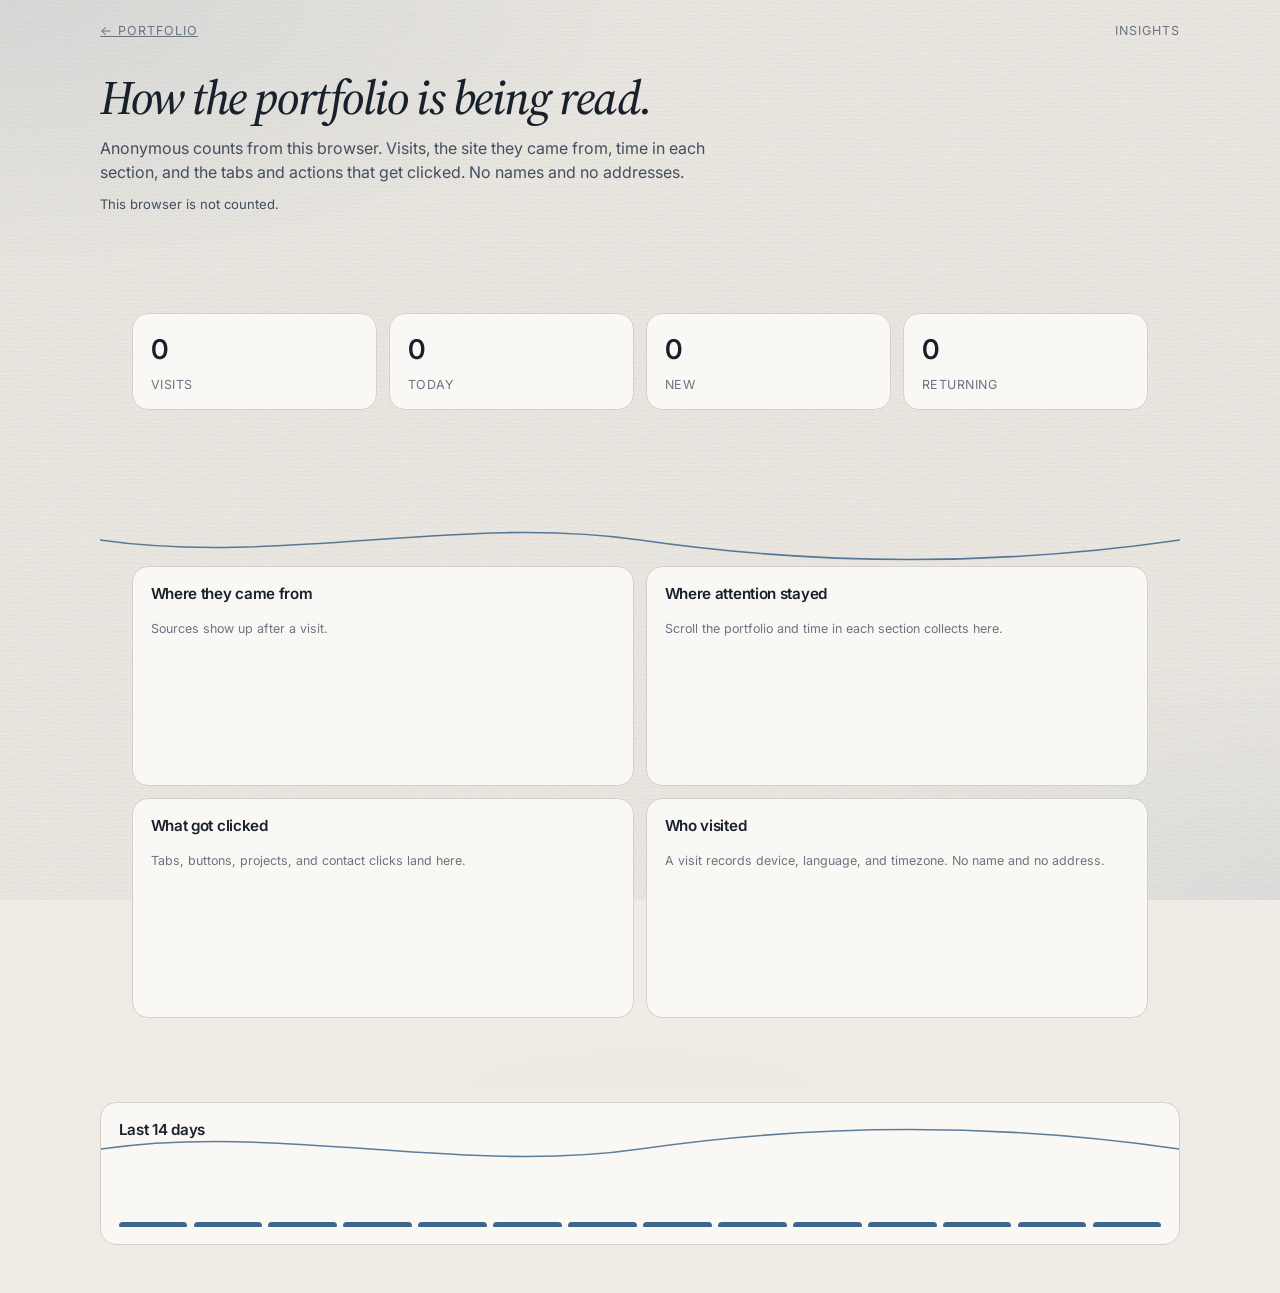
==== commit 3fa59fe6: "Stop counting the browser that opens Insights. Co-authored-by: Cursor <cursoragent@cursor.com>" ====
--- a/insights.html
+++ b/insights.html
@@ -16,7 +16,7 @@
   </script>
   <title>Insights · Kritika Berry</title>
   <link rel="icon" href="favicon.svg" type="image/svg+xml">
-  <link rel="stylesheet" href="styles.css?v=20261118a">
+  <link rel="stylesheet" href="styles.css?v=20261120a">
   <link rel="preconnect" href="https://fonts.googleapis.com">
   <link rel="preconnect" href="https://fonts.gstatic.com" crossorigin>
   <link href="https://fonts.googleapis.com/css2?family=Inter:wght@400;500;600&family=Source+Serif+4:ital,opsz,wght@1,8..60,500&display=swap" rel="stylesheet">
@@ -30,9 +30,10 @@
     <div class="insights-intro">
       <h1>How the portfolio is being read.</h1>
       <p>Anonymous counts from this browser. Visits, the site they came from, time in each section, and the tabs and actions that get clicked. No names and no addresses.</p>
+      <p class="insights-owner">This browser is not counted.</p>
     </div>
     <div id="insights"></div>
   </main>
-  <script src="analytics.js?v=20261118b" defer></script>
+  <script src="analytics.js?v=20261120a" defer></script>
 </body>
 </html>
--- a/styles.css
+++ b/styles.css
@@ -3554,6 +3554,12 @@
   color: var(--color-text-secondary);
 }
 
+.insights-owner {
+  margin-top: 0.35rem;
+  color: var(--color-text-tertiary);
+  font-size: 0.82rem;
+}
+
 .insights-stats {
   display: grid;
   grid-template-columns: repeat(4, minmax(0, 1fr));
